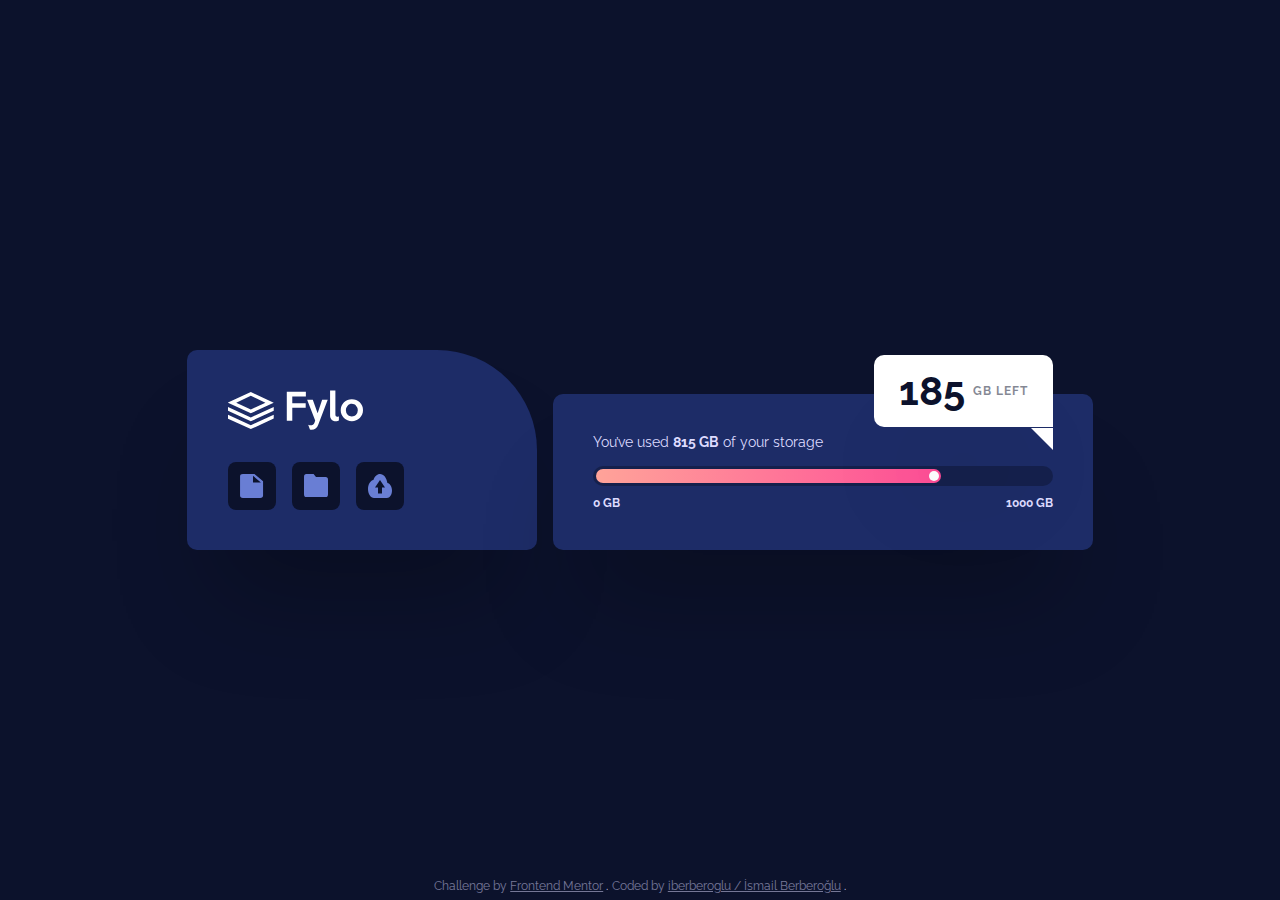
==== fylo-data-storage-component-master/index.html @ 604cb114 "Add fylo data storage component" ====
<!DOCTYPE html>
<html lang="en">
  <head>
    <meta charset="UTF-8" />
    <meta name="viewport" content="width=device-width, initial-scale=1.0" />
    <!-- displays site properly based on user's device -->

    <!-- FONTS -->
    <link rel="preconnect" href="https://fonts.googleapis.com" />
    <link rel="preconnect" href="https://fonts.gstatic.com" crossorigin />
    <link
      href="https://fonts.googleapis.com/css2?family=Raleway:wght@400;700&display=swap"
      rel="stylesheet"
    />

    <link rel="stylesheet" href="styles/reset.css" />
    <link rel="stylesheet" href="styles/main.css" />

    <link
      rel="icon"
      type="image/png"
      sizes="32x32"
      href="./images/favicon-32x32.png"
    />

    <title>Frontend Mentor | Fylo data storage component</title>
  </head>
  <body>
    <main class="main">
      <section class="title-section">
        <h1>
          <img src="images/logo.svg" alt="Logo" class="logo" />
        </h1>
        <div class="title-icons">
          <img src="images/icon-document.svg" alt="" class="document-icon" />
          <img src="images/icon-folder.svg" alt="" class="folder-icon" />
          <img src="images/icon-upload.svg" alt="" class="upload-icon" />
        </div>
      </section>
      <section class="storage-section">
        <p class="storage-usage">
          You’ve used <span>815 GB</span> of your storage
        </p>
        <div class="slider-section">
          <div class="slider-main">
            <div class="slider-slide">
              <div class="slider-dot"></div>
            </div>
          </div>
          <div class="gb-flex">
            <p class="first-gb">0 GB</p>
            <p class="second-gb">1000 GB</p>
          </div>
        </div>
        <div class="white-card-container">
          <div class="white-card">
            <p class="gb-left">185 <span>gb left</span></p>
          </div>
        </div>
      </section>
    </main>
    <div class="attribution-container">
      <div class="attribution">
        <p>Challenge by</p>

        <a href="https://www.frontendmentor.io?ref=challenge" target="_blank">
          Frontend Mentor </a
        >.
        <p>Coded by</p>
        <a href="https://www.frontendmentor.io/profile/iberberoglu"
          >iberberoglu / İsmail Berberoğlu</a
        >.
      </div>
    </div>
  </body>
</html>
---- fylo-data-storage-component-master/styles/main.css ----
:root {
  --primary-gradient: hsl(6, 100%, 80%), hsl(335, 100%, 65%);
  --neutral-pale-blue: hsl(243, 100%, 93%);
  --neutral-grayish-blue: hsl(229, 7%, 55%);
  --neutral-dark-blue: hsl(228, 56%, 26%);
  --neutral-very-dark-blue: hsl(229, 57%, 11%);
  --neutral-very-dark-blue-opacity: hsla(229, 57%, 11%, 0.44);
}

body {
  font-family: "Raleway", sans-serif;
  height: 100vh;
  background-color: var(--neutral-very-dark-blue);
  display: flex;
  flex-direction: column;
  justify-content: center;
}

section {
  background-color: var(--neutral-dark-blue);
}

.main {
  display: flex;
  flex-direction: column;
  gap: 1rem;
  margin: 0 calc(100vw * 0.064);
}

.title-section {
  border-radius: 0.625rem 6.25rem 0.625rem 0.625rem;
  box-shadow: 0px 75px 100px -30px rgba(0, 0, 0, 0.25);
  padding: 2.5rem 2.57rem;
  /* max-width: 21.8rem; */
  flex: 1;
}

.logo {
  margin-bottom: 2rem;
}

.title-icons {
  display: flex;
  gap: 1rem;
}

.title-icons img {
  padding: 0.75rem;
  background-color: var(--neutral-very-dark-blue);
  border-radius: 0.5rem;
  width: 48px;
  height: 48px;
}

.storage-section {
  border-radius: 0.625rem;
  box-shadow: 0px 75px 100px -30px rgba(0, 0, 0, 0.25);
  padding: 2rem 2rem 3.25rem;
  position: relative;
  /* max-width: 33.75rem; */
  flex: 2;
}

.storage-usage {
  margin-bottom: 1rem;
  color: var(--neutral-pale-blue);
  font-size: 0.875rem;
  font-weight: 400;
  text-align: center;
}

.storage-usage span {
  font-weight: 700;
}

.slider-section {
  display: flex;
  flex-direction: column;
  gap: 0.62rem;
}

.slider-main {
  border-radius: 0.625rem;
  background: var(--neutral-very-dark-blue-opacity);
  width: 100%;
  height: 1.25rem;
  display: flex;
  align-items: center;
  margin: 0 auto;
}

.slider-slide {
  min-width: 75%;
  height: 0.87rem;
  margin: 0.19rem;
  background: linear-gradient(90deg, var(--primary-gradient));
  background-color: red;
  border-radius: 0.625rem;
  display: flex;
  justify-content: end;
  align-items: center;
}

.slider-dot {
  background-color: white;
  margin-right: 0.12rem;
  width: 10px;
  height: 10px;
  border-radius: 50%;
}

.gb-flex {
  display: flex;
  justify-content: space-between;
  align-items: center;
  color: var(--neutral-pale-blue);
  font-size: 0.75rem;
  font-style: normal;
  font-weight: 700;
  line-height: normal;
}

.white-card-container {
  width: 100%;
  display: flex;
  flex-direction: column;
  align-items: center;
}

.white-card {
  position: absolute;
  bottom: -25%;
  background-color: #fff;
  border-radius: 0.625rem;
  box-shadow: 0px 75px 100px -30px rgba(0, 0, 0, 0.25);
  width: 11.1875rem;
  height: 4.5rem;
  display: flex;
  justify-content: center;
  align-items: center;
}

.gb-left {
  color: var(--neutral-very-dark-blue);
  font-size: 2.5rem;
  font-style: normal;
  font-weight: 700;
  line-height: 2.5rem; /* 100% */
  display: flex;
  align-items: center;
  gap: 0.5rem;
}

.gb-left span {
  text-transform: uppercase;
  color: #0c122c;
  font-size: 0.75rem;
  font-style: normal;
  font-weight: 700;
  line-height: normal;
  letter-spacing: 0.0625rem;
  opacity: 0.5;
}

@media (min-width: 768px) {
  .main {
    margin: 0 calc(100vw * 0.1);
  }
}

@media (min-width: 1100px) {
  .main {
    flex-direction: row;
    align-items: end;
    justify-content: center;
  }

  .title-section {
    max-width: 21.875rem;
  }

  .storage-section {
    max-width: 33.75rem;
    padding: 2.5rem;
  }

  .storage-usage {
    text-align: start;
  }

  .white-card {
    position: absolute;
    top: -25%;
    right: 2.5rem;
    background-color: #fff;
    border-radius: 0.625rem;
    border-bottom-right-radius: 0;
    box-shadow: 0px 75px 100px -30px rgba(0, 0, 0, 0.25);
    width: 11.1875rem;
    height: 4.5rem;
    display: flex;
    justify-content: center;
    align-items: center;
  }

  .white-card::after {
    content: "";
    position: absolute;
    bottom: -1.41631rem;
    right: 0;
    width: 0;
    height: 0;
    border-top: 0.708155rem solid #fff;
    border-right: 0.708155rem solid #fff;
    border-bottom: 0.708155rem solid transparent;
    border-left: 0.708155rem solid transparent;
  }
}

.attribution-container {
  bottom: 0;
  left: 50%;
  transform: translate(-50%, -50%);
  margin-top: 1rem;
  position: absolute;
  width: 100%;
}
.attribution-container .attribution {
  display: flex;
  justify-content: center;
  gap: 0.2rem;
  color: var(--neutral-pale-blue);
  font-size: 0.75rem;
  border-radius: 0.5rem;
}

.attribution-container .attribution p {
  opacity: 0.5;
}

.attribution-container .attribution a {
  position: relative;
  transition: 0.2 ease;
  color: var(--primary-soft-pink);
  opacity: 0.5;
}

.attribution-container .attribution a:hover {
  opacity: 1;
  color: var(--neutral-pale-blue);
}

.attribution-container .attribution a::before {
  content: "";
  background-color: var(--neutral-dark-blue);
  width: 100%;
  height: 100%;
  top: 1px;
  position: absolute;
  transform: rotate(2deg);
  z-index: -1;
  transform: scale(0);
  transition: 0.2s all ease;
}
.attribution-container .attribution a:hover::before {
  transform: scale(1.05);
}

@media (max-width: 522px) {
  .attribution-container .attribution {
    font-size: 0.55rem;
  }
}
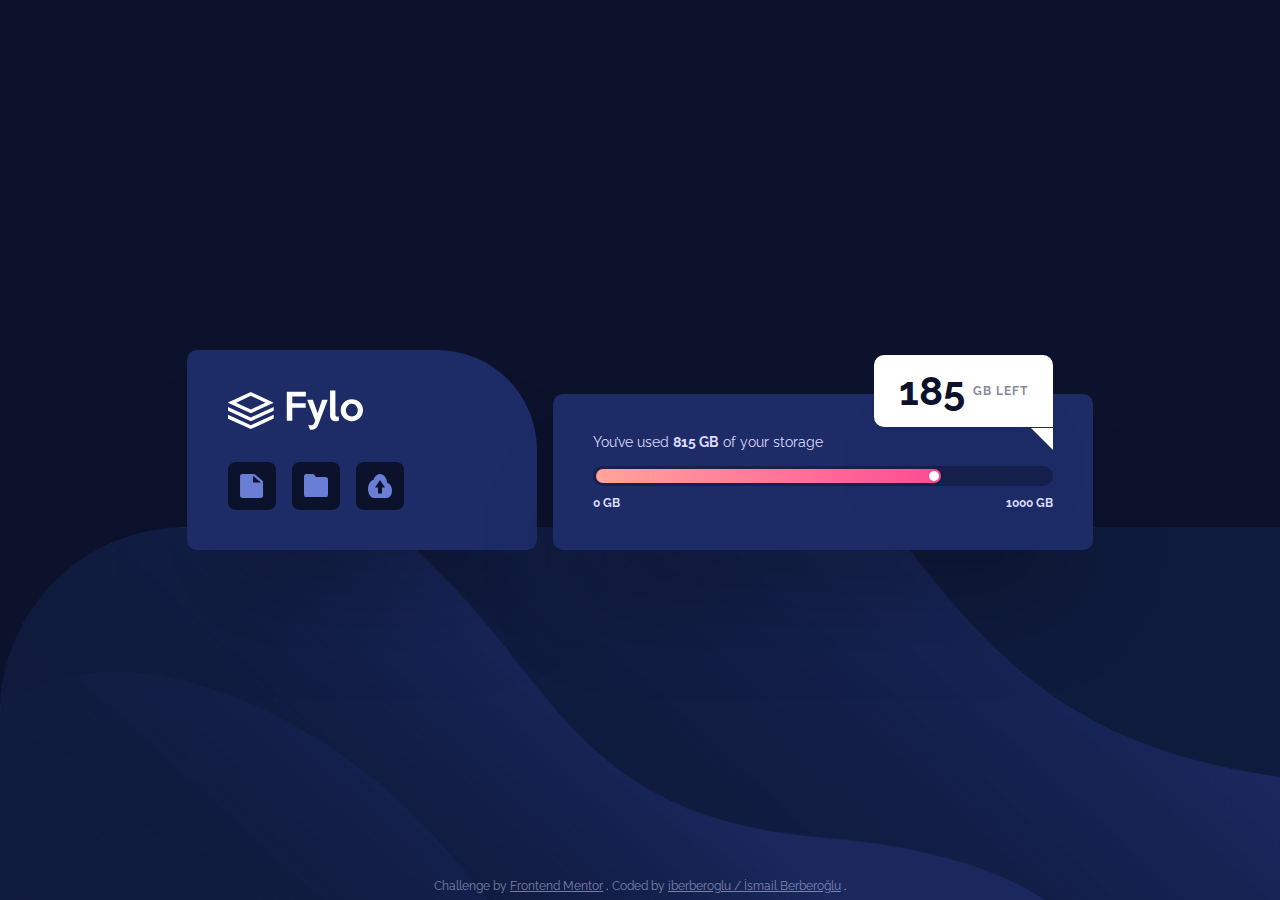
==== commit 900b245b: "Add background img" ====
--- a/fylo-data-storage-component-master/index.html
+++ b/fylo-data-storage-component-master/index.html
@@ -26,6 +26,7 @@
     <title>Frontend Mentor | Fylo data storage component</title>
   </head>
   <body>
+    <img src="images/bg-desktop.png" class="bg-desktop" alt="" />
     <main class="main">
       <section class="title-section">
         <h1>
--- a/fylo-data-storage-component-master/styles/main.css
+++ b/fylo-data-storage-component-master/styles/main.css
@@ -14,6 +14,13 @@
   display: flex;
   flex-direction: column;
   justify-content: center;
+  background-image: url(../images/bg-mobile.png);
+  background-repeat: no-repeat;
+  background-size: cover;
+}
+
+.bg-desktop {
+  display: none;
 }
 
 section {
@@ -169,6 +176,18 @@
 }
 
 @media (min-width: 1100px) {
+  body {
+    background-image: none;
+    position: relative;
+  }
+
+  .bg-desktop {
+    display: block;
+    position: absolute;
+    bottom: 0;
+    z-index: -1;
+  }
+
   .main {
     flex-direction: row;
     align-items: end;
